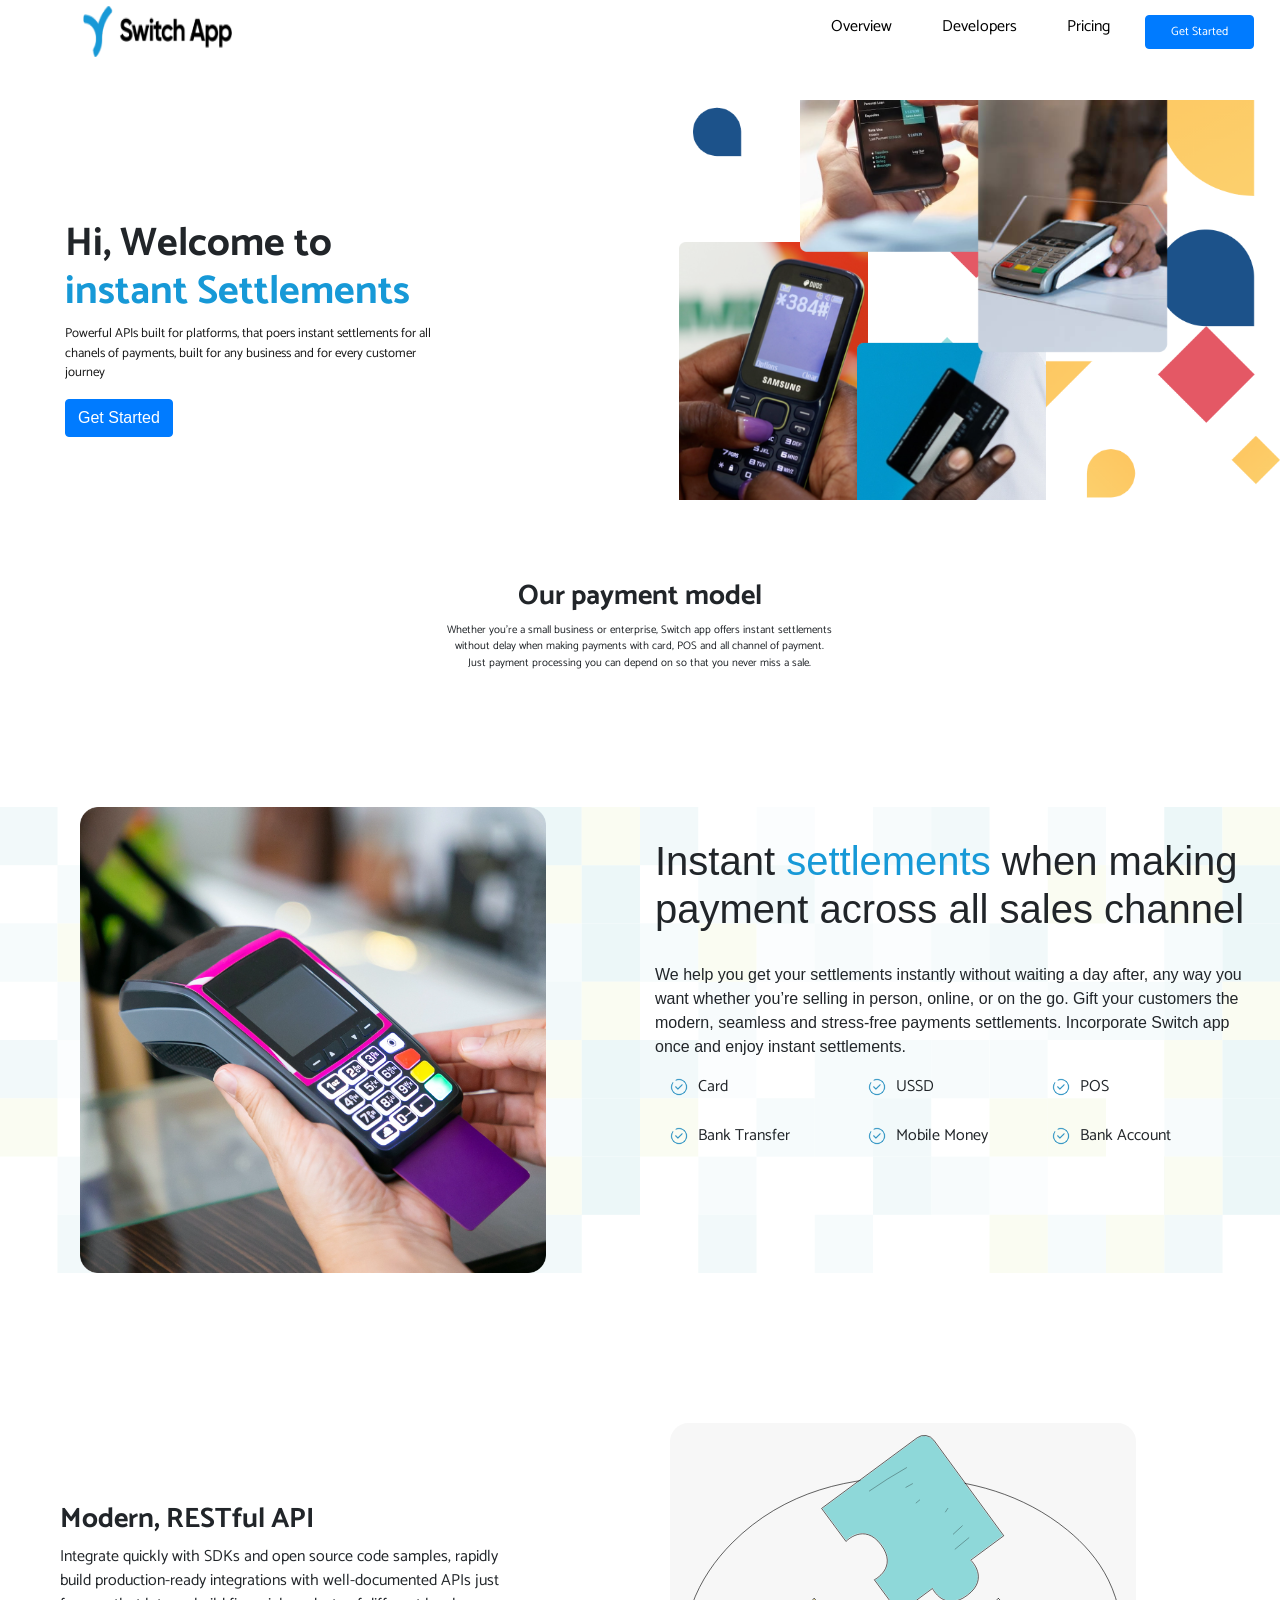
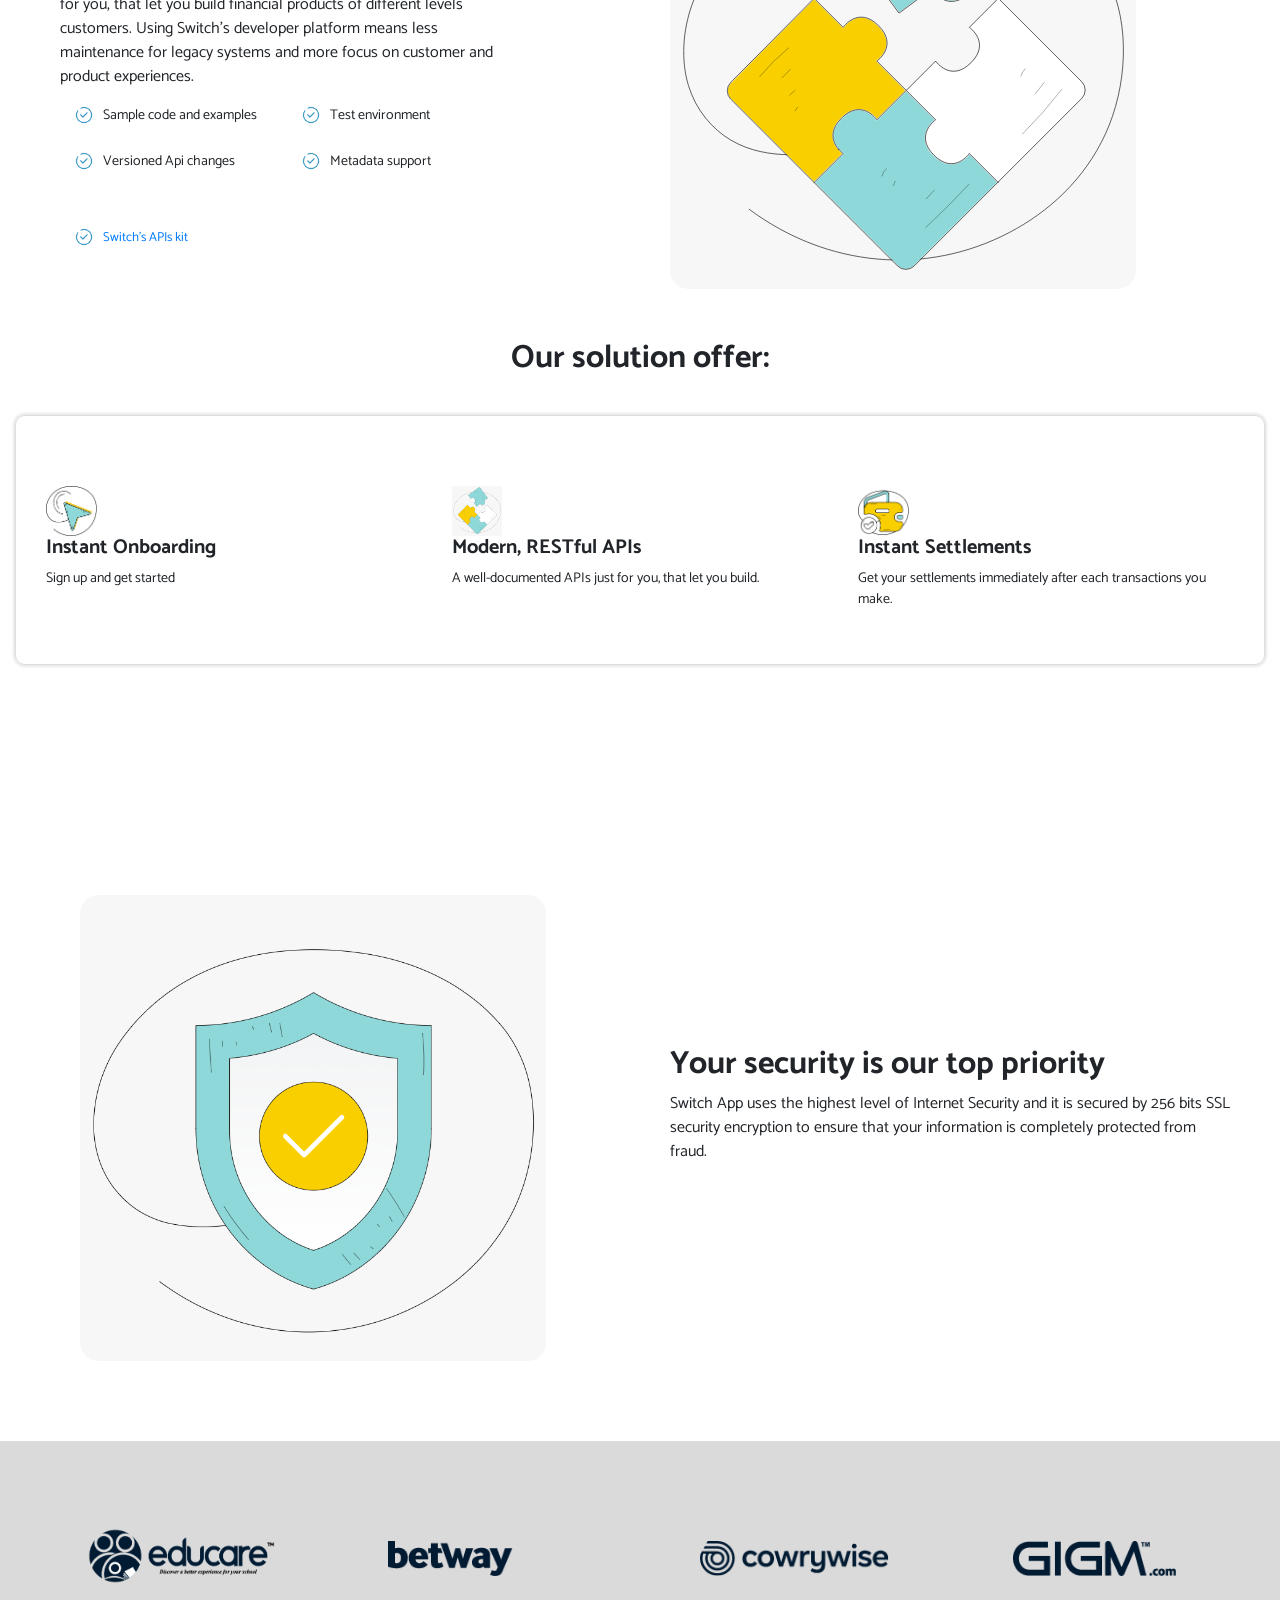
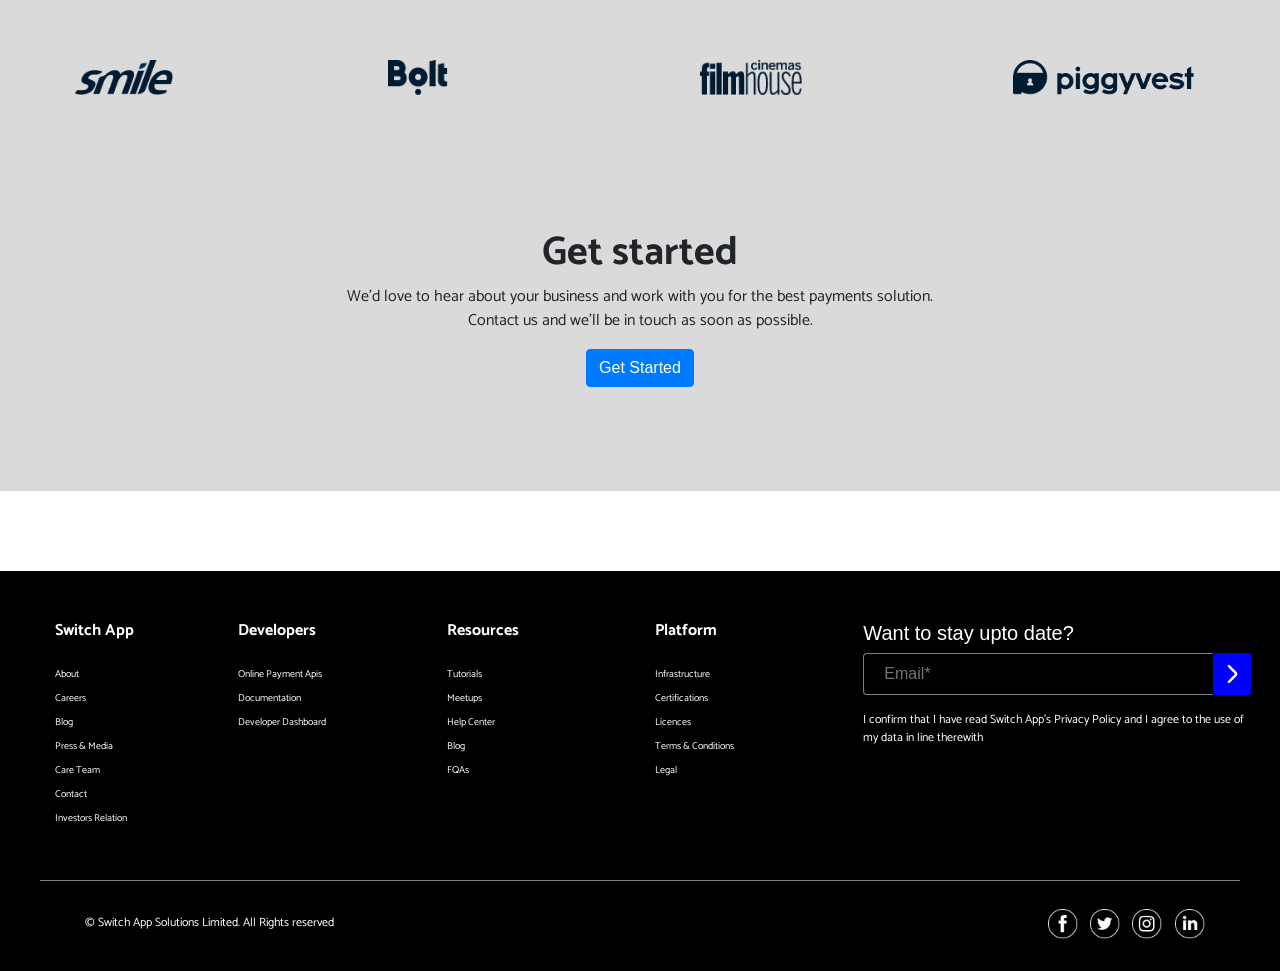
==== index.html @ 78d7ba53 "initial commmit" ====
<!DOCTYPE html>
<html lang="en" >



<head>
    <title>
Switch App    </title>
    <link href="Assets/css/bootstrap.min.css" rel="stylesheet">
    <link rel="preconnect" href="https://fonts.googleapis.com">
    <link rel="preconnect" href="https://fonts.gstatic.com" crossorigin>
    <link href="https://fonts.googleapis.com/css2?family=Catamaran:wght@300;500&family=Poppins:wght@500;600&display=swap" rel="stylesheet">

    <link href="Assets/icofont/icofont.min.css" rel="stylesheet">

    <link href="Assets/css/switch.css" rel="stylesheet" type="text/css">
    <!-- <link href="Assets/css/radialMenu.min.css" rel="stylesheet"> -->
    <link rel="stylesheet" href="Assets/css/animate.css">


    <meta charset="UTF-8">
    <meta name="description" content="Our vibrant school community is committed to preparing students for the future they choose.,
    Baskel Road, Off Port harcourt /Aba Expressway, After eleme junction Port Harcourt (boarding).,
    Opposite NTA, Off NTA-Chuba Road, Port Harcourt(day), https://bloombreedschools.org/index.html">
    <meta name="keywords" content="">
    <meta name="author" content="Educare">
    <meta name="viewport" content="width=device-width, initial-scale=1">
    <link rel="icon" type="image/x-icon" href="Assets/img/favicon.png">

    <link rel="preconnect" href="https://fonts.googleapis.com">
<link rel="preconnect" href="https://fonts.gstatic.com" crossorigin>
<link href="https://fonts.googleapis.com/css2?family=Poppins:wght@500;600&display=swap" rel="stylesheet">

    <link rel="stylesheet" href="Assets/css/bootstrap.min.css">


<style>



    </style>

</head>






<body>
    <div class="container-fluid">
        <div class="row" w3-include-html="Navbar.html"></div>
<div class="row">
<div class="col-md-12" style="padding-left:50px !important;" id="welcome">
<div class="col-md-4">
    <h1>Hi, Welcome to <br><span style="color:#1799D7">instant Settlements</span></h1>
    <p>Powerful APIs built for platforms, that poers instant settlements for all
        chanels of payments, built for any business and for every customer journey</p>

        <button class="dropbtn btn btn-primary" style="margin-bottom:80px">Get Started</button>


</div>
</div>
</div>



<div class="row" id="pay">
<div class="col-md-12" style="display:flex">
<div class="col-md-4">&nbsp;</div>
<div class="col-md-4" id="payment">
    <h3>Our payment model </h3>
    <p>
        Whether you’re a small business or enterprise, Switch app offers instant settlements
        without delay when making payments with card, POS and all channel of
         payment. Just payment processing you can depend on so that you never miss a sale.
        </p>
</div>


</div>
</div>


<div class="row">
<div class="col-md-12" style="display:flex; margin-top:120px" id="pos">
    <div class="col-md-6">
<div class="col-md-10"><img src="Assets/img/pos.png" width="100%" style="margin-left:35px"></div></div>
<div class="col-md-6" style="margin-top:30px; margin-right:90px">
<h1> Instant<span style="color:#1799D7"> settlements</span> when making payment across all sales channel</h2>
<p style="margin-top:30px;" > We help you get your settlements instantly without waiting a day after,
    any way you want whether you’re selling in person, online, or on the go. Gift
     your customers the modern, seamless and stress-free payments settlements.
      Incorporate Switch app once and enjoy instant settlements.
   </p>

<div style="display:flex;">
   <ul class="list-unstyled col-md-4">
       <li><img src="Assets/img/tick.png" height="18px" style="margin-right:10px">Card</li>
       <li style="margin-top:25px"><img src="Assets/img/tick.png" height="18px" style="margin-right:10px">Bank Transfer</li>

   </ul>
   <ul class="list-unstyled col-md-4">
    <li><img src="Assets/img/tick.png" height="18px" style="margin-right:10px">USSD</li>
    <li style="margin-top:25px"><img src="Assets/img/tick.png" height="18px" style="margin-right:10px">Mobile Money</li>

</ul>
<ul class="list-unstyled">
    <li><img src="Assets/img/tick.png" height="18px" style="margin-right:10px">POS</li>
    <li style="margin-top:25px"><img src="Assets/img/tick.png" height="18px" style="margin-right:10px">Bank Account</li>

</ul>

   </div>



</div>
</div>
</div>

<div class="row" id="dev">
    <div class="col-md-12" style="display:flex; margin-top:150px">
<div class="col-md-6" style="padding-left:30px">
<div class="col-md-10"  >
    <h3 style="margin-top:80px; font-family: 'Catamaran', sans-serif;
font-weight:bold    ">   Modern, RESTful API </h3>

    <p style="font-family: 'Catamaran', sans-serif;
    ">Integrate quickly with SDKs and open source code samples,
        rapidly build production-ready integrations with well-documented
         APIs just for you, that let you build financial products of different
         levels
         customers. Using Switch’s developer platform means less maintenance for
         legacy systems and more focus on customer and product experiences.
     </p>

     <div style="display:flex;">
        <ul class="list-unstyled col-md-6" style="font-size:14px">
            <li><img src="Assets/img/tick.png" height="18px" style="margin-right:10px">Sample code and examples</li>
            <li style="margin-top:25px"><img src="Assets/img/tick.png" height="18px" style="margin-right:10px">Versioned Api changes</li>

        </ul>
        <ul class="list-unstyled col-md-6" style="font-size:14px">
         <li><img src="Assets/img/tick.png" height="18px" style="margin-right:10px">Test environment</li>
         <li style="margin-top:25px"><img src="Assets/img/tick.png" height="18px" style="margin-right:10px">Metadata support</li>

     </ul>


        </div>
        <ul class="list-unstyled col-md-6" style="font-size:13px; margin-top:40px">
            <li><img src="Assets/img/tick.png" height="18px" style="margin-right:10px"><a href="#">Switch’s APIs kit</a></li>

        </ul>
</div>
</div>

<div class="col-md-6" >
    <div class="col-md-10">
    <img src="Assets/img/bluewhite4.svg" width="100%"></div>




</div>
    </div>
</div>



<div class="row">

<div class="col-md-12">
<h2 style="text-align:center; margin-top:50px; font-family: 'Catamaran', sans-serif;
font-weight:bold">    Our solution offer:</h2>
</div>


</div>


<div class="row">
<div class="col-md-12" style="display:flex">
<div class="col-md-12" style="display:flex" id="offers">
<div class="col-md-4">
<img src="Assets/img/arrow.png" >
<h5>    Instant Onboarding</h5>
<p>Sign up and get started</p>
</div>

<div class="col-md-4">
    <img src="Assets/img/bluewhite.png" >
    <h5>      Modern, RESTful APIs
    </h5>
    <p>    A well-documented APIs just for you, that let you build.
    </p>
    </div>

    <div class="col-md-4">
        <img src="Assets/img/wallet.png" >
        <h5>     Instant Settlements
        </h5>
        <p>    Get your settlements immediately after each transactions you make.
        </p>
        </div>




</div>
</div>
</div>





<div class="row">
    <div class="col-md-12" style="display:flex; margin-top:150px">


        <div class="col-md-6" >
            <div class="col-md-10">
            <img src="Assets/img/bluewhite2.png" width="100%" style="margin-left:35px"></div>
        
        
        
        
        </div>


<div class="col-md-6">
<div class="col-md-12"  >
    <h2 style="margin-top:150px;   font-family: 'Catamaran', sans-serif !important;
font-weight:bold    ">     Your security is our top priority
    </h2>

    <p style="  font-family: 'Catamaran', sans-serif !important;
    ">Switch App uses the highest level of Internet Security and it is secured by
        256 bits SSL security encryption to ensure that your information is completely
        protected from fraud.
     </p>


</div>
</div>


    </div>
</div>



<div class="row"  id="icons">
<div class="col-md-12" style="display :flex">

<div class="col-md-3">
    <img src="Assets/img/logo.png" style="height:80px !important; margin-top:-25px">
</div>

<div class="col-md-3">
    <img src="Assets/img/betway-plain.png">
</div>


<div class="col-md-3">
    <img src="Assets/img/cowrywise.png">
</div>

<div class="col-md-3">
    <img src="Assets/img/gigm.png">
</div>




</div>

<div class="col-md-12" style="display :flex">

    <div class="col-md-3">
        <img src="Assets/img/smile.png">
    </div>
    
    <div class="col-md-3">
        <img src="Assets/img/bolt.png">
    </div>
    
    
    <div class="col-md-3">
        <img src="Assets/img/film.png">
    </div>
    
    <div class="col-md-3">
        <img src="Assets/img/piggy.png">
    </div>
    
    
    
    
    </div>


<div class="col-md-12" style="display:flex; text-align:center; margin-top:70px">
    <div class="col-md-3">&nbsp;</div>

    <div class="col-md-6">
        <h1 style="font-family: 'Catamaran', sans-serif !important; font-weight:bold">     Get started </h1>
<p style="font-family: 'Catamaran', sans-serif !important;"> We’d love to hear about your business and work with you for the best payments
    solution. Contact us and we’ll be in touch as soon as possible.</p>
    <button class="dropbtn btn btn-primary" style="margin-bottom:40px">Get Started</button>


    </div>
</div>

</div>





<footer    width="100%" w3-include-html="footer.html" >

</footer>


        </div>











<script src="Assets/js/jquery-3-5.min.js"></script>
    <script src="Assets/js/popper.min.js"></script>
    <script src="Assets/js/bootstrap.min.js"></script>
    <script src="Assets/js/smtp.js"></script>
    <script src="Assets/js/jquery2.min.js"></script>





<script src="Assets/js/custom.js"></script>

    </body>



        </html>
---- Assets/css/switch.css ----
html{
  scroll-behavior:smooth;
}

.navbar {
    overflow: hidden;
    background-color: #fff;
    font-family: 'Catamaran', sans-serif;
    width:100%;
    height:60px;

  }

  .navbar a {
    float: left;
    font-size: 16px;
    color: black;
    text-align: center;
    padding: 0px 25px;
    text-decoration: none;
    font-family: 'Catamaran', sans-serif;

  }

  .navbar a:hover{
color: #1799D7;
text-decoration:none;
  }
  .dropdown {
    float: left;
    overflow: hidden;
  }

  .dropdown .dropbtn {
    cursor: pointer;
    font-size: 12px;

    color: white;
    font-family: inherit;
    margin-left: 10px;
    padding: 0px 25px;
    padding-top:7px;
    padding-bottom:7px;
    margin-right: 10px;
    margin-bottom: 10px;


  }
/* 
  .navbar a:hover, .dropdown:hover .dropbtn, .dropbtn:focus {
    background-color: red;
  }
   */
  .dropdown-content {
    display: none;
    position: absolute;
    background-color: #f9f9f9;
    min-width: 160px;
    box-shadow: 0px 8px 16px 0px rgba(0,0,0,0.2);
    z-index: 1;
  }
  
  .dropdown-content a {
    float: none;
    color: black;
    padding: 12px 16px;
    text-decoration: none;
    display: block;
    text-align: left;
  }
/* 
  .dropdown-content a:hover {
    background-color: aqua;

  } */

  .show {
    display: block;
  }

  #welcome{
      margin-top:100px;
      height:400px;
      background-image:url(../img/phones.png);
      background-size:cover;
      background-position:center center;
  }

  #welcome h1{
      margin-top:120px;
      font-family: 'Catamaran', sans-serif;
      font-weight:bold;
    }

  #welcome p{
      font-size:13px;
      color: #191919;
      font-family: 'Catamaran', sans-serif;

  }
  #payment{
      text-align:center;
      margin-top:80px;
  }

  #payment p{
      font-size:11px;
      font-family: 'Catamaran', sans-serif;

  }
#payment h3{
  font-family: 'Catamaran', sans-serif;
  font-weight:bolder;

}

#pos ul li{
  font-family: 'Catamaran', sans-serif !important;
}


#dev ul li{
  font-family: 'Catamaran', sans-serif !important;
}

  #pos{
    background-image:url(../img/bg.svg);
    background-size:cover;
    background-position:center center;
  }

  #offers{
      height:250px;
      border:solid 1px rgb(221, 221, 221);
      margin-bottom:80px;
      box-shadow:0px 0px 2px 2px rgb(235, 233, 233);
      border-radius:10px;
      padding-top:70px;
      margin-top:30px;
  }

  #offers img{
      height:50px;
  }
  #offers p{
font-size:14px;
font-family: 'Catamaran', sans-serif;

}

#offers h5{
  font-family: 'Catamaran', sans-serif;
  font-weight:Bold;

}

#icons{
  height:650px;
  background-color:rgb(218, 218, 218);
  padding-top:100px;
  margin-bottom:80px !important;
  margin-top:80px !important;

}
#icons img{
  height:35px;
  padding-left:45px;

}


#footer{
  background-color:black;
  height:400px;
  background-size:cover;
  padding-top:50px;

}


#footer ul li a{
  color:white !important;
  font-size:10px;
  font-family: 'Catamaran', sans-serif;

}
#footer h6{
  margin-bottom:20px !important;
  font-family: 'Catamaran', sans-serif;



}
#footer p{
  color:white !important;
  font-size:16px;
  font-family: 'Catamaran', sans-serif;

}

#Lbutton{
  background-color:blue;
  border:none !important;
  color:white;
  border-radius:3px;
  padding:7px;
}


#Linput{
  background-color:inherit;
  border-right:none;
  padding:20px !important;
  border-color:grey;

}

/* #bhide{
display:none}

#bhide:hover{
  display:block !important;
}


#Lbutton:hover{
  display:none;
} */
---- Assets/css/radialMenu.min.css ----
﻿/* Mozilla Public License, v. 2.0, http://mozilla.org/MPL/2.0/. */
:root{--radius:4em;--radial-delay:0.1s;--radial-speed:0.1s;--icon-size:25px;--font-size:1;--background-color:transparent;--color:#000;--ml:calc(var(--radius) / 2 + 1rem);--mr:calc(var(--radius) / 2 + 1rem)}.radial{display:inline-block;position:relative;vertical-align:middle;height:var(--icon-size)!important}.radialPivot{display:flex;align-items:center;justify-content:center;position:relative;z-index:10;left:0;top:0;margin-left:0;margin-right:0;width:var(--icon-size)!important;height:var(--icon-size)!important;transition:all var(--radial-speed) ease-in}.radialPivot{line-height:calc(var(--icon-size) * var(--font-size))!important;background-color:var(--background-color);color:var(--color)}.radialPivot>*{font-size:calc(var(--icon-size) * var(--font-size) * 1)!important}label.radialPivot{cursor:pointer}.radial.list.clear .radialPivot,.radial.menu.clear input[type=checkbox]:checked~.radialPivot{margin-left:var(--ml);margin-right:var(--mr)}.radial.list.clearLeft .radialPivot,.radial.menu.clearLeft input[type=checkbox]:checked~.radialPivot{margin-left:var(--ml)}.radial.list.clearRight .radialPivot,.radial.menu.clearRight input[type=checkbox]:checked~.radialPivot{margin-right:var(--mr)}.radial input[type=checkbox]{display:inline-block;position:absolute;top:0;left:0;z-index:9;width:1px!important;height:1px!important;opacity:0}.radialList{display:inline-block;position:relative;width:var(--icon-size)!important;height:var(--icon-size)!important;z-index:8;padding:0;visibility:hidden;list-style-type:none;margin-top:0;margin-bottom:0;margin-left:0;margin-right:0;transition:all var(--radial-speed) ease-in;--center:calc(0.5 * var(--icon-size) - 1px);left:0;top:calc(-2 * var(--center))}.radial.list.clear .radialList,.radial.menu.clear input[type=checkbox]:checked~.radialList{margin-left:var(--ml);margin-right:var(--mr)}.radial.list.clearLeft .radialList,.radial.menu.clearLeft input[type=checkbox]:checked~.radialList{margin-left:var(--ml)}.radial.list.clearRight .radialList,.radial.menu.clearRight input[type=checkbox]:checked~.radialList{margin-right:var(--mr)}.radialList>*{display:inline-block;position:absolute;display:flex;align-items:center;justify-content:center;top:0;left:0;width:var(--icon-size);height:var(--icon-size);margin:0;padding:0;visibility:hidden;transition:all var(--radial-speed) ease-in;z-index:12}.radial.list .radialList>*,input[type=checkbox]:checked~.radialList>*{font-size:calc(var(--icon-size) * var(--font-size) * 0.66)!important;line-height:calc(var(--icon-size) * var(--font-size))!important;background-color:var(--background-color);color:var(--color);left:calc(var(--radius) * var(--left)  + (var(--center) - var(--icon-size) / 2));top:calc(var(--radius) * var(--top)   + (var(--center) - var(--icon-size) / 2));opacity:1;visibility:visible}input[type=checkbox]:checked~.radialList>*{-webkit-transition-delay:calc(var(--radial-delay) * var(--delay));-moz-transition-delay:calc(var(--radial-delay) * var(--delay));transition-delay:calc(var(--radial-delay) * var(--delay))}.displace{position:absolute;width:calc(var(--radius) * 1);top:calc(0.25rem + var(--radius) * var(--top));left:calc(var(--radius) * var(--left));white-space:nowrap;display:flex;font-size:calc(var(--icon-size) * var(--font-size) * 0.66)!important;line-height:calc(var(--icon-size) * var(--font-size))!important;background-color:transparent;color:#000;border-radius:none}.icon{border-radius:50%}.border{border:solid var(--color) 1px}.radial a{text-decoration:none;color:inherit}.icon:hover{filter:invert(20%)}.icon:active{filter:contrast(0)}.sronly{clip:rect(1px,1px,1px,1px);clip-path:inset(50%);height:1px;width:1px;margin:-1px;overflow:hidden;padding:0;position:absolute}.clock>*:nth-of-type(1){--top:-1;--left:0;--delay:0}.clock>*:nth-of-type(2){--top:-.866;--left:.50;--delay:1}.clock>*:nth-of-type(3){--top:-.50;--left:.866;--delay:2}.clock>*:nth-of-type(4){--top:0;--left:1;--delay:3}.clock>*:nth-of-type(5){--top:.50;--left:.866;--delay:4}.clock>*:nth-of-type(6){--top:.866;--left:.50;--delay:5}.clock>*:nth-of-type(7){--top:1;--left:0;--delay:6}.clock>*:nth-of-type(8){--top:.866;--left:-.50;--delay:7}.clock>*:nth-of-type(9){--top:.50;--left:-.866;--delay:8}.clock>*:nth-of-type(10){--top:0;--left:-1;--delay:9}.clock>*:nth-of-type(11){--top:-.50;--left:-.866;--delay:10}.clock>*:nth-of-type(12){--top:-.866;--left:-.50;--delay:11}.p0,.clock0{--top:-1.000!important;--left:0.000!important}.p1,.clock1{--top:-0.866!important;--left:0.500!important}.p2,.clock2{--top:-0.500!important;--left:0.866!important}.p3,.clock3{--top:0.000!important;--left:1.000!important}.p4,.clock4{--top:0.500!important;--left:0.866!important}.p5,.clock5{--top:0.866!important;--left:0.500!important}.p6,.clock6{--top:1.000!important;--left:0.000!important}.p7,.clock7{--top:0.866!important;--left:-0.500!important}.p8,.clock8{--top:0.500!important;--left:-0.866!important}.p9,.clock9{--top:0.000!important;--left:-1.000!important}.p10,.clock10{--top:-0.500!important;--left:-0.866!important}.p11,.clock11{--top:-0.866!important;--left:-0.500!important}.p12,.clock12{--top:-1.000!important;--left:0.000!important}.compass>*:nth-of-type(1){--top:-1;--left:0;--delay:0}.compass>*:nth-of-type(2){--top:-.924;--left:.383;--delay:1}.compass>*:nth-of-type(3){--top:-.707;--left:.707;--delay:2}.compass>*:nth-of-type(4){--top:-.383;--left:.924;--delay:3}.compass>*:nth-of-type(5){--top:0;--left:1;--delay:4}.compass>*:nth-of-type(6){--top:.383;--left:.924;--delay:5}.compass>*:nth-of-type(7){--top:.707;--left:.707;--delay:6}.compass>*:nth-of-type(8){--top:.924;--left:.383;--delay:7}.compass>*:nth-of-type(9){--top:1;--left:0;--delay:8}.compass>*:nth-of-type(10){--top:.924;--left:-.383;--delay:9}.compass>*:nth-of-type(11){--top:.707;--left:-.707;--delay:10}.compass>*:nth-of-type(12){--top:.383;--left:-.924;--delay:11}.compass>*:nth-of-type(13){--top:0;--left:-1;--delay:12}.compass>*:nth-of-type(14){--top:-.383;--left:-.924;--delay:13}.compass>*:nth-of-type(15){--top:-.707;--left:-.707;--delay:14}.compass>*:nth-of-type(16){--top:-.924;--left:-.383;--delay:15}.pN,.compass0,.compass16{--top:-1.000!important;--left:0.000!important}.pNNE,.compass1{--top:-0.924!important;--left:0.383!important}.pNE,.compass2{--top:-0.707!important;--left:0.707!important}.pENE,.compass3{--top:-0.383!important;--left:0.924!important}.pE,.compass4{--top:0.000!important;--left:1.000!important}.pESE,.compass5{--top:0.383!important;--left:0.924!important}.pSE,.compass6{--top:0.707!important;--left:0.707!important}.pSSE,.compass7{--top:0.924!important;--left:0.383!important}.pS,.compass8{--top:1.000!important;--left:0.000!important}.pSSW,.compass9{--top:0.924!important;--left:-0.383!important}.pSW,.compass10{--top:0.707!important;--left:-0.707!important}.pWSW,.compass11{--top:0.383!important;--left:-0.924!important}.pW,.compass12{--top:0.000!important;--left:-1.000!important}.pWNW,.compass13{--top:-0.383!important;--left:-0.924!important}.pNW,.compass14{--top:-0.707!important;--left:-0.707!important}.pNNW,.compass15{--top:-0.924!important;--left:-0.383!important}.size0{--icon-size:0.75rem!important}.size1{--icon-size:1.00rem!important}.size2{--icon-size:1.25rem!important}.size3{--icon-size:1.50rem!important}.size4{--icon-size:1.75rem!important}.size5{--icon-size:2.00rem!important}.size6{--icon-size:2.25rem!important}.size7{--icon-size:2.50rem!important}.size8{--icon-size:2.75rem!important}.size9{--icon-size:3.00rem!important}.radius1{--radius:1rem!important}.radius15{--radius:1.5rem!important}.radius2{--radius:2rem!important}.radius3{--radius:3rem!important}.radius4{--radius:4rem!important}.radius5{--radius:5rem!important}.radius6{--radius:6rem!important}.radius7{--radius:7rem!important}.radius8{--radius:8rem!important}.radius9{--radius:9rem!important}.radius10{--radius:10rem!important}.f0{--font-size:.5}.f1{--font-size:.66}.f2{--font-size:.75}.f3{--font-size:1}.f4{--font-size:1.25}.f5{--font-size:1.33}.f6{--font-size:1.5}.tl{text-align:left;justify-content:flex-start}.tc{text-align:center;justify-content:center}.tr{text-align:right;justify-content:flex-end}.d1{--delay:0!important}.d2{--delay:1!important}.d3{--delay:2!important}.d4{--delay:3!important}.d5{--delay:4!important}.d6{--delay:5!important}.d7{--delay:6!important}.d8{--delay:7!important}.d9{--delay:8!important}.d10{--delay:9!important}.d11{--delay:10!important}.d12{--delay:11!important}.d13{--delay:12!important}.d14{--delay:13!important}.d15{--delay:14!important}.d16{--delay:15!important}.delay0{--radial-delay:0.0s!important}.delay05{--radial-delay:0.05s!important}.delay1{--radial-delay:0.1s!important}.delay2{--radial-delay:0.2s!important}.delay3{--radial-delay:0.3s!important}.delay4{--radial-delay:0.4s!important}.delay5{--radial-delay:0.5s!important}.delay6{--radial-delay:0.6s!important}.delay7{--radial-delay:0.7s!important}.delay8{--radial-delay:0.8s!important}.delay9{--radial-delay:0.9s!important}.delay10{--radial-delay:1.0s!important}.speed0{--radial-speed:0.0s!important}.speed05{--radial-speed:0.05s!important}.speed1{--radial-speed:0.1s!important}.speed2{--radial-speed:0.2s!important}.speed3{--radial-speed:0.3s!important}.speed4{--radial-speed:0.4s!important}.speed5{--radial-speed:0.5s!important}.speed6{--radial-speed:0.6s!important}.speed7{--radial-speed:0.7s!important}.speed8{--radial-speed:0.8s!important}.speed9{--radial-speed:0.9s!important}.speed10{--radial-speed:1.0s!important}
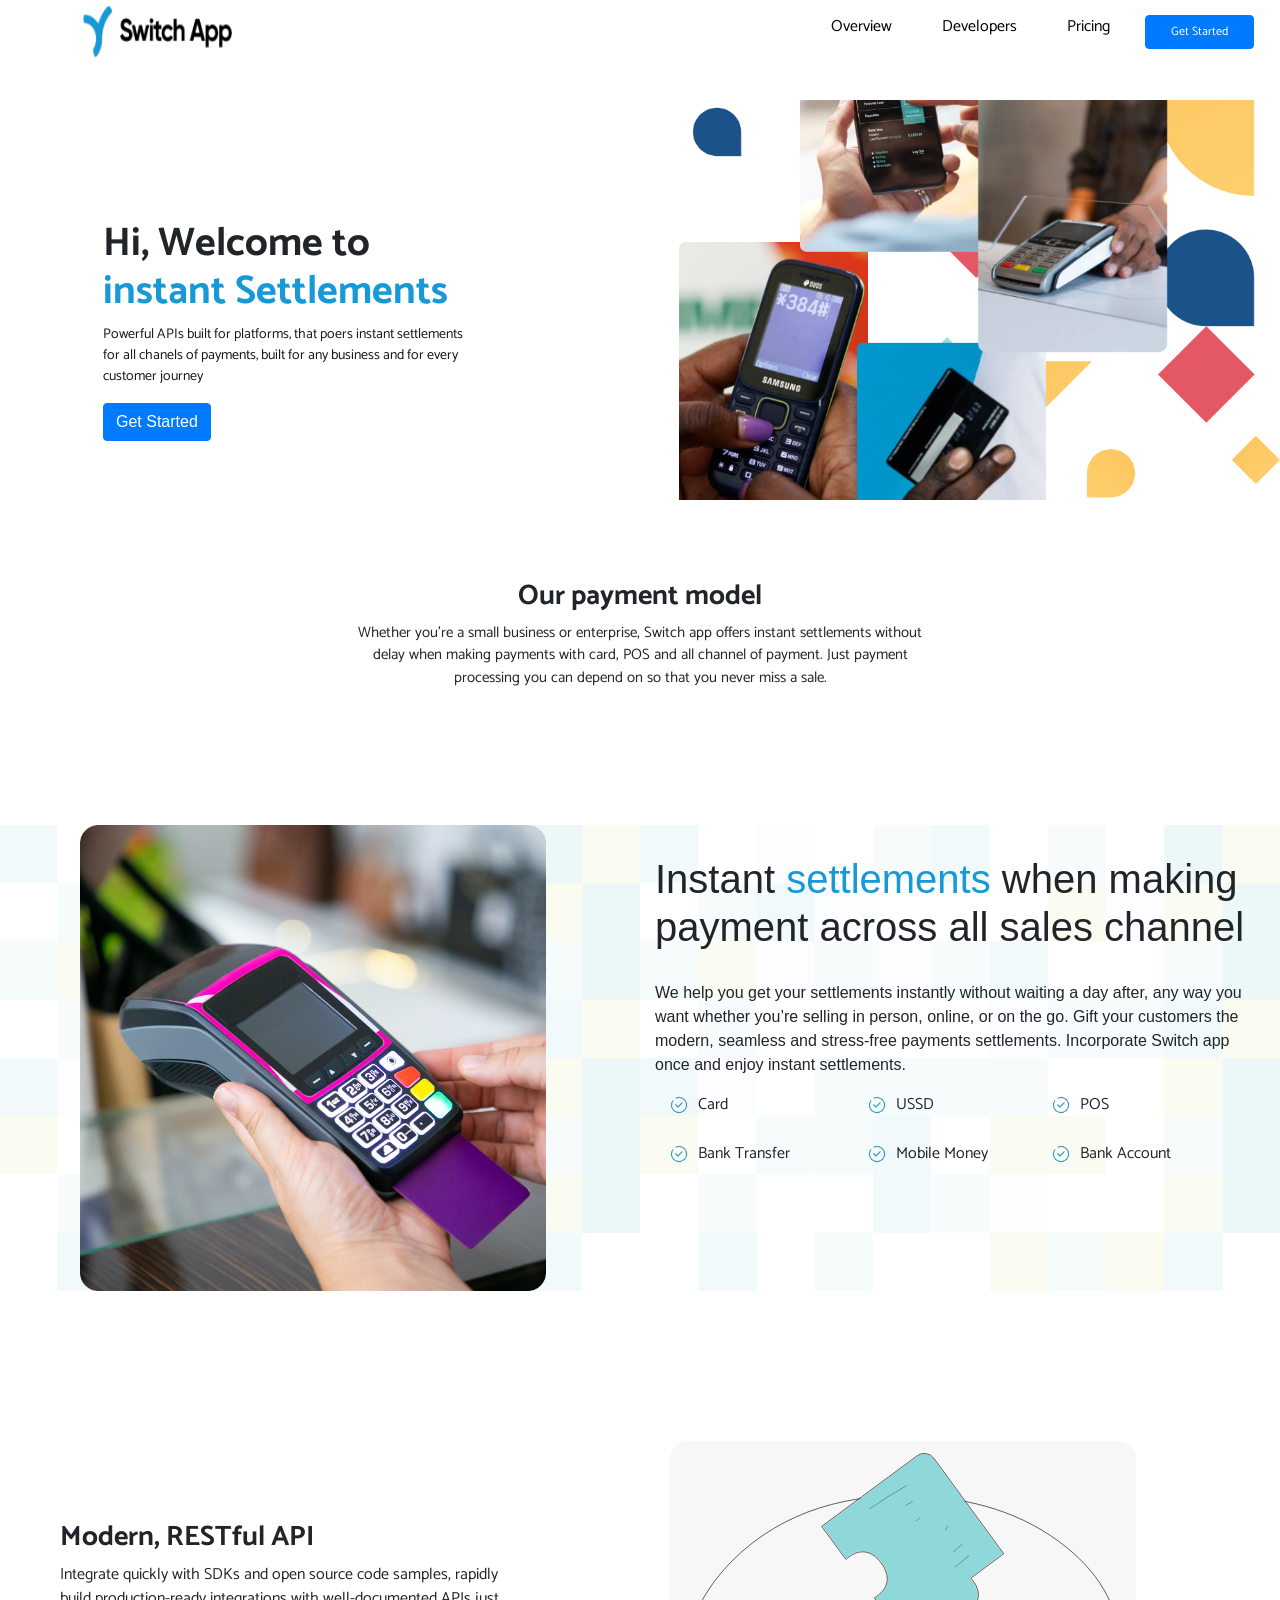
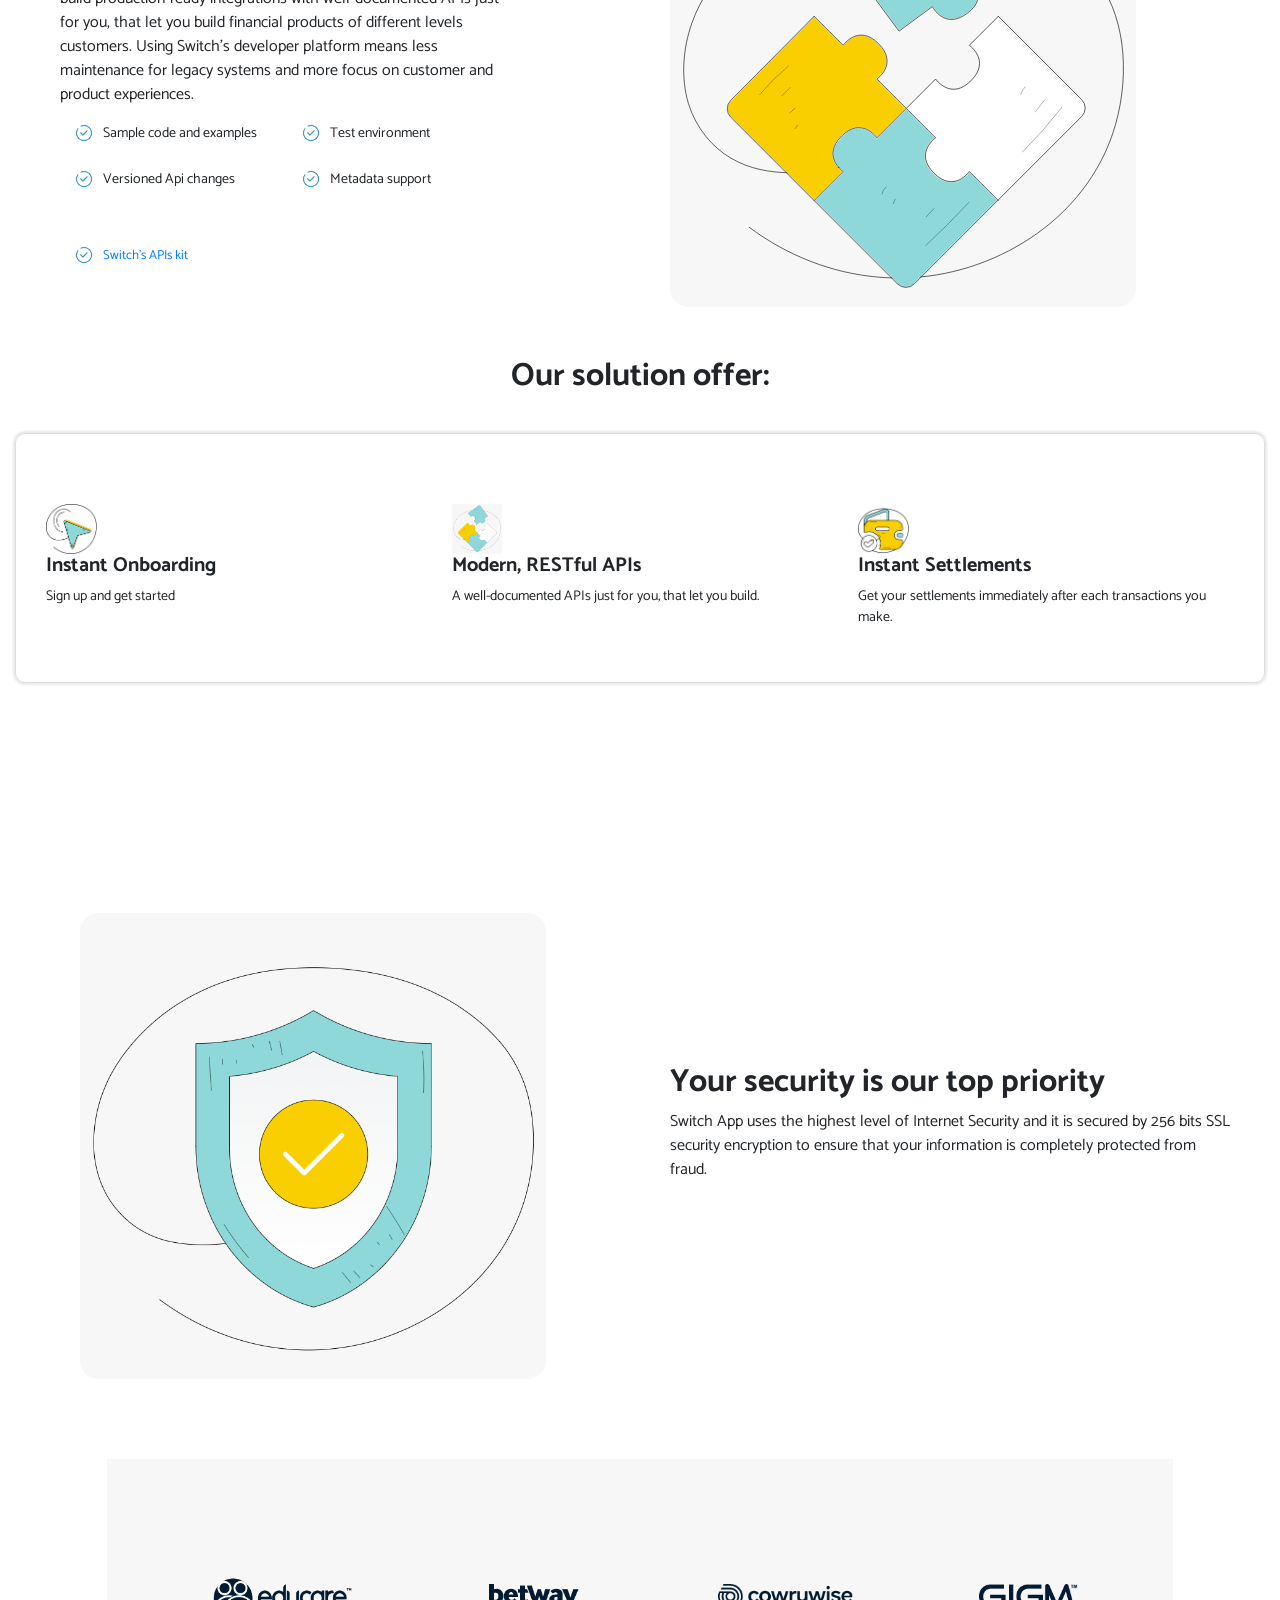
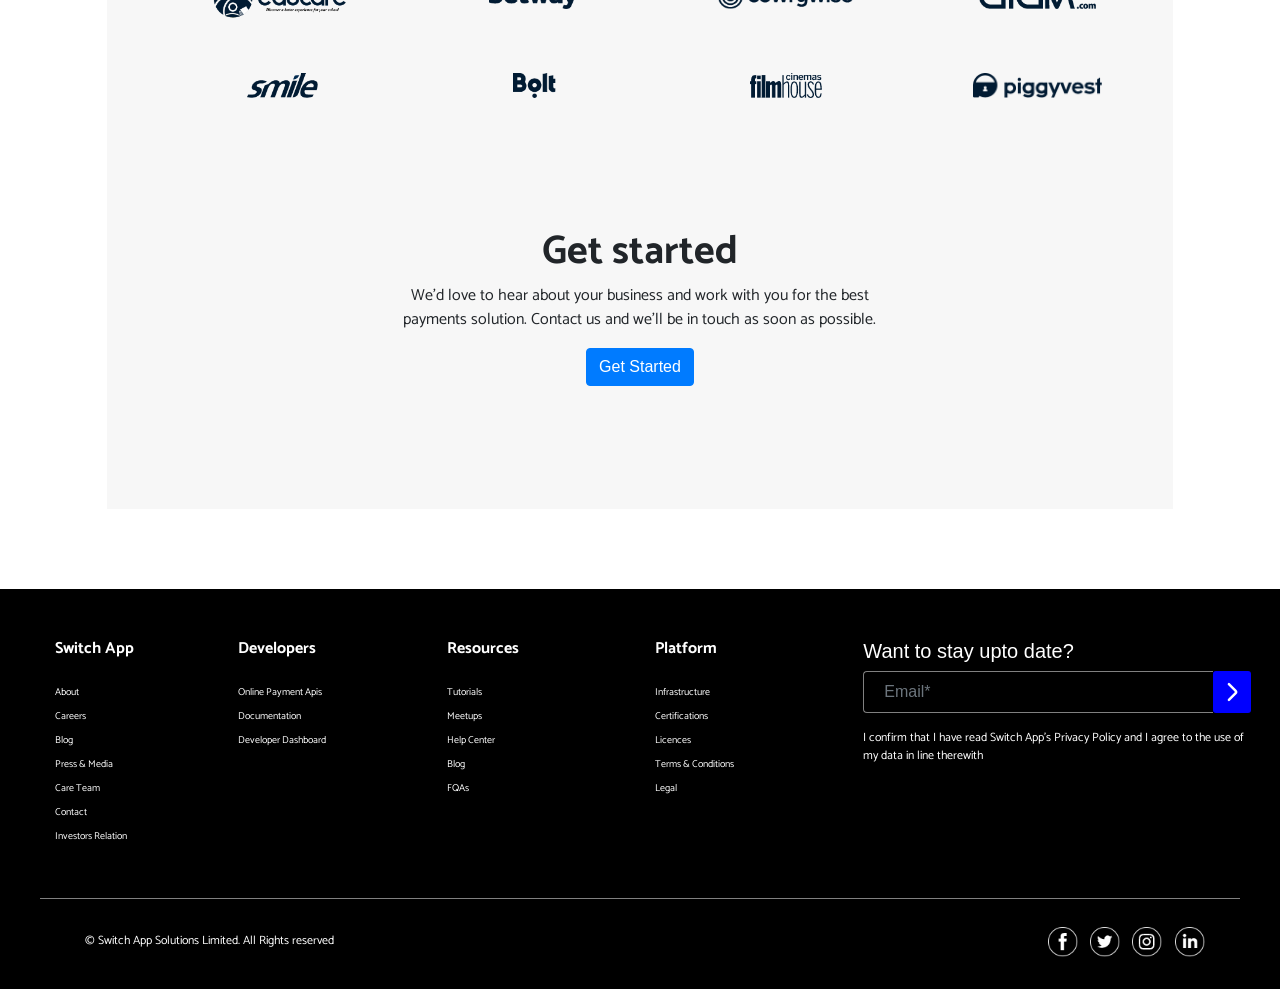
==== commit 03c755e8: "minor changes" ====
--- a/index.html
+++ b/index.html
@@ -51,7 +51,7 @@
     <div class="container-fluid">
         <div class="row" w3-include-html="Navbar.html"></div>
 <div class="row">
-<div class="col-md-12" style="padding-left:50px !important;" id="welcome">
+<div class="col-md-12" style="padding-left:88px !important;" id="welcome">
 <div class="col-md-4">
     <h1>Hi, Welcome to <br><span style="color:#1799D7">instant Settlements</span></h1>
     <p>Powerful APIs built for platforms, that poers instant settlements for all
@@ -68,8 +68,8 @@
 
 <div class="row" id="pay">
 <div class="col-md-12" style="display:flex">
-<div class="col-md-4">&nbsp;</div>
-<div class="col-md-4" id="payment">
+<div class="col-md-3">&nbsp;</div>
+<div class="col-md-6" id="payment">
     <h3>Our payment model </h3>
     <p>
         Whether you’re a small business or enterprise, Switch app offers instant settlements
@@ -151,7 +151,7 @@
 
         </div>
         <ul class="list-unstyled col-md-6" style="font-size:13px; margin-top:40px">
-            <li><img src="Assets/img/tick.png" height="18px" style="margin-right:10px"><a href="#">Switch’s APIs kit</a></li>
+            <li><img src="Assets/img/tick.png" height="18px" style="margin-right:10px" class="switch"><a href="#" class="switch">Switch’s APIs kit</a></li>
 
         </ul>
 </div>
@@ -253,24 +253,26 @@
 
 
 
-<div class="row"  id="icons">
+<div class="row"   style="display:flex">
+<div class="col-md-1"> &nbsp;</div>
+    <div class="col-md-10" id="icons">
 <div class="col-md-12" style="display :flex">
 
+<div class="col-md-3" style="margin-top:-16px">
+    <img src="Assets/img/logo.png" style="height:60px !important; ">
+</div>
+
 <div class="col-md-3">
-    <img src="Assets/img/logo.png" style="height:80px !important; margin-top:-25px">
-</div>
+    <img src="Assets/img/betway-plain.png" >
+</div>
+
 
 <div class="col-md-3">
-    <img src="Assets/img/betway-plain.png">
-</div>
-
+    <img src="Assets/img/cowrywise.png" >
+</div>
 
 <div class="col-md-3">
-    <img src="Assets/img/cowrywise.png">
-</div>
-
-<div class="col-md-3">
-    <img src="Assets/img/gigm.png">
+    <img src="Assets/img/gigm.png" >
 </div>
 
 
@@ -281,16 +283,16 @@
 <div class="col-md-12" style="display :flex">
 
     <div class="col-md-3">
-        <img src="Assets/img/smile.png">
+        <img src="Assets/img/smile.png" >
     </div>
     
     <div class="col-md-3">
-        <img src="Assets/img/bolt.png">
+        <img src="Assets/img/bolt.png" >
     </div>
     
     
     <div class="col-md-3">
-        <img src="Assets/img/film.png">
+        <img src="Assets/img/film.png" >
     </div>
     
     <div class="col-md-3">
@@ -303,11 +305,11 @@
     </div>
 
 
-<div class="col-md-12" style="display:flex; text-align:center; margin-top:70px">
+<div class="col-md-12" style="display:flex; text-align:center; margin-top:70px; ">
     <div class="col-md-3">&nbsp;</div>
 
     <div class="col-md-6">
-        <h1 style="font-family: 'Catamaran', sans-serif !important; font-weight:bold">     Get started </h1>
+        <h1 style="font-family: 'Catamaran', sans-serif !important; font-weight:bold; margin-top:60px">     Get started </h1>
 <p style="font-family: 'Catamaran', sans-serif !important;"> We’d love to hear about your business and work with you for the best payments
     solution. Contact us and we’ll be in touch as soon as possible.</p>
     <button class="dropbtn btn btn-primary" style="margin-bottom:40px">Get Started</button>
@@ -317,7 +319,7 @@
 </div>
 
 </div>
-
+</div>
 
 
 
--- a/Assets/css/switch.css
+++ b/Assets/css/switch.css
@@ -96,7 +96,7 @@
     }
 
   #welcome p{
-      font-size:13px;
+      font-size:14px;
       color: #191919;
       font-family: 'Catamaran', sans-serif;
 
@@ -107,7 +107,7 @@
   }
 
   #payment p{
-      font-size:11px;
+      font-size:15px;
       font-family: 'Catamaran', sans-serif;
 
   }
@@ -125,6 +125,16 @@
 #dev ul li{
   font-family: 'Catamaran', sans-serif !important;
 }
+
+.switch:hover{
+color:#1799D7
+}
+
+img.switch:hover{
+  transform:rotateZ(60deg) !important;
+}
+
+
 
   #pos{
     background-image:url(../img/bg.svg);
@@ -159,15 +169,17 @@
 
 #icons{
   height:650px;
-  background-color:rgb(218, 218, 218);
-  padding-top:100px;
+  background-color:#f7f7f7;
+  padding-top:80px;
   margin-bottom:80px !important;
   margin-top:80px !important;
+  text-align:center;
 
 }
 #icons img{
-  height:35px;
-  padding-left:45px;
+  height:25px;
+  padding-left:40px;
+  margin-top:45px;
 
 }
 
